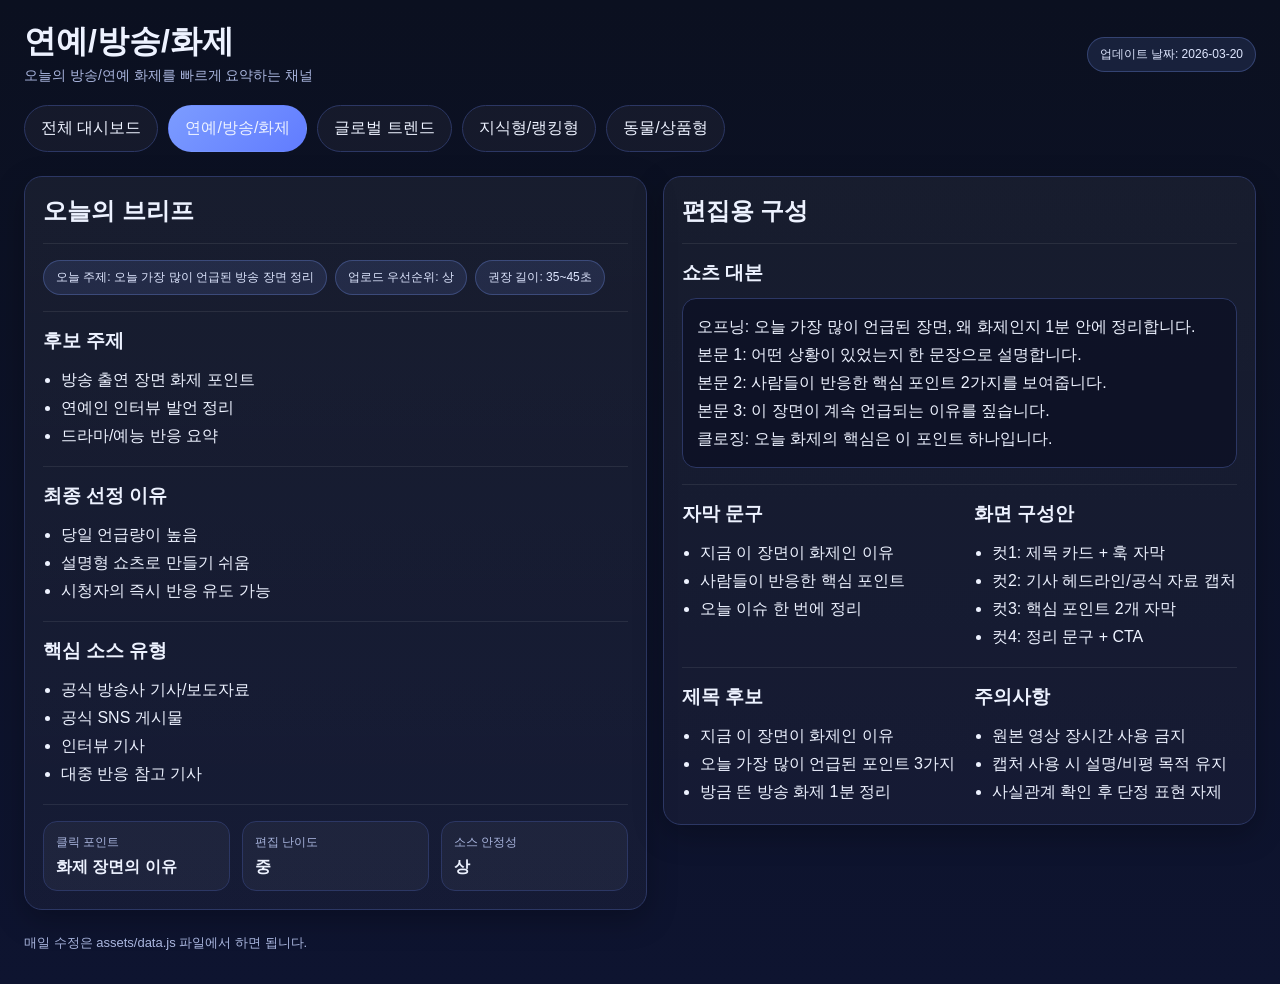
==== entertainment.html @ 42105d3a "Add files via upload" ====
<!DOCTYPE html>
<html lang="ko">
<head>
  <meta charset="UTF-8" />
  <meta name="viewport" content="width=device-width, initial-scale=1.0" />
  <title>쇼츠 채널 페이지</title>
  <link rel="stylesheet" href="assets/styles.css" />
</head>
<body>
  <div class="wrap">
    <div class="header">
      <div class="title">
        <h1 id="pageTitle">채널명</h1>
        <p id="pageSubtitle">설명</p>
      </div>
      <div class="chip">업데이트 날짜: <span data-updated-date></span></div>
    </div>

    <div class="topnav">
      <a href="index.html">전체 대시보드</a>
      <a href="entertainment.html" class="active">연예/방송/화제</a>
      <a href="global.html" class="">글로벌 트렌드</a>
      <a href="ranking.html" class="">지식형/랭킹형</a>
      <a href="pet.html" class="">동물/상품형</a>
    </div>

    <div class="grid-2">
      <div class="card">
        <h2>오늘의 브리프</h2>
        <div class="section badge-row">
          <div class="chip">오늘 주제: <span id="todayTopic"></span></div>
          <div class="chip">업로드 우선순위: <span id="uploadPriority"></span></div>
          <div class="chip">권장 길이: <span id="duration"></span></div>
        </div>

        <div class="section">
          <h3>후보 주제</h3>
          <ul class="list" id="candidates"></ul>
        </div>

        <div class="section">
          <h3>최종 선정 이유</h3>
          <ul class="list" id="finalReason"></ul>
        </div>

        <div class="section">
          <h3>핵심 소스 유형</h3>
          <ul class="list" id="sourceTypes"></ul>
        </div>

        <div class="section kpi">
          <div class="mini"><div class="k">클릭 포인트</div><div class="v" id="clickPoint"></div></div>
          <div class="mini"><div class="k">편집 난이도</div><div class="v" id="editingDifficulty"></div></div>
          <div class="mini"><div class="k">소스 안정성</div><div class="v" id="sourceStability"></div></div>
        </div>
      </div>

      <div class="card">
        <h2>편집용 구성</h2>
        <div class="section">
          <h3>쇼츠 대본</h3>
          <div class="script-box" id="script"></div>
        </div>

        <div class="section grid-2">
          <div>
            <h3>자막 문구</h3>
            <ul class="list" id="subtitles"></ul>
          </div>
          <div>
            <h3>화면 구성안</h3>
            <ul class="list" id="visualPlan"></ul>
          </div>
        </div>

        <div class="section grid-2">
          <div>
            <h3>제목 후보</h3>
            <ul class="list" id="titles"></ul>
          </div>
          <div>
            <h3>주의사항</h3>
            <ul class="list" id="notes"></ul>
          </div>
        </div>
      </div>
    </div>

    <div class="footer-note">매일 수정은 assets/data.js 파일에서 하면 됩니다.</div>
  </div>

  <script src="assets/data.js"></script>
  <script src="assets/script.js"></script>
  <script>
    renderChannelPage('entertainment');
  </script>
</body>
</html>
---- assets/styles.css ----
:root {
  --bg: #0b1020;
  --panel: #121933;
  --panel-2: #192243;
  --line: #2c3764;
  --text: #edf2ff;
  --muted: #aab6df;
  --accent: #7c9cff;
  --accent-2: #90f0d4;
  --warn: #ffc878;
  --danger: #ff8f8f;
  --shadow: 0 10px 30px rgba(0,0,0,.25);
  --radius: 18px;
}
* { box-sizing: border-box; }
body {
  margin: 0;
  font-family: Inter, Pretendard, -apple-system, BlinkMacSystemFont, "Segoe UI", sans-serif;
  background: linear-gradient(180deg, #0b1020 0%, #0e1430 100%);
  color: var(--text);
}
a { color: inherit; text-decoration: none; }
.wrap { max-width: 1400px; margin: 0 auto; padding: 24px; }
.header { display:flex; justify-content:space-between; gap:16px; align-items:center; margin-bottom:20px; flex-wrap:wrap; }
.title h1 { margin:0; font-size:32px; line-height:1.1; }
.title p { margin:8px 0 0; color:var(--muted); font-size:14px; }
.chip {
  padding: 8px 12px;
  border-radius: 999px;
  background: rgba(124,156,255,.12);
  border: 1px solid rgba(124,156,255,.28);
  color: #dfe7ff;
  font-size: 12px;
}
.topnav {
  display:flex; gap:10px; flex-wrap:wrap; margin:18px 0 24px;
}
.topnav a {
  padding: 12px 16px; border-radius:999px; border:1px solid var(--line);
  background: rgba(255,255,255,.04);
}
.topnav a.active, .button-primary {
  background: linear-gradient(135deg, var(--accent), #617cff);
  border-color: transparent;
}
.summary { display:grid; grid-template-columns:repeat(4, minmax(180px,1fr)); gap:12px; margin-bottom:20px; }
.stat, .card {
  background: linear-gradient(180deg, rgba(255,255,255,.05), rgba(255,255,255,.03));
  border:1px solid var(--line); border-radius: var(--radius); box-shadow: var(--shadow);
}
.stat { padding:16px; }
.stat .label { color: var(--muted); font-size:12px; }
.stat .value { margin-top:8px; font-size:24px; font-weight:700; }
.card { padding:18px; }
.grid-2 { display:grid; grid-template-columns: 1.05fr 1fr; gap:16px; align-items:start; }
.grid-3 { display:grid; grid-template-columns: repeat(3, 1fr); gap:12px; }
.channel-grid { display:grid; grid-template-columns: repeat(2, 1fr); gap:16px; }
.card h2, .card h3 { margin:0 0 12px; }
.section { margin-top:16px; padding-top:16px; border-top:1px solid rgba(255,255,255,.08); }
.muted { color: var(--muted); }
.list { margin:0; padding-left:18px; line-height:1.75; }
.kpi { display:grid; grid-template-columns: repeat(3, 1fr); gap:12px; }
.mini { background: rgba(255,255,255,.04); border:1px solid var(--line); border-radius:14px; padding:12px; }
.mini .k { color: var(--muted); font-size:12px; }
.mini .v { margin-top:6px; font-weight:700; }
.script-box {
  background: rgba(10,15,35,.7); border:1px solid var(--line); border-radius:14px; padding:14px; line-height:1.75; white-space:pre-line;
}
.badge-row { display:flex; flex-wrap:wrap; gap:8px; }
.page-actions { display:flex; gap:10px; flex-wrap:wrap; margin-top:14px; }
.button {
  display:inline-block; padding:12px 16px; border-radius:12px; border:1px solid var(--line);
  background: rgba(255,255,255,.04);
}
.notice {
  border-left:4px solid var(--warn); padding:14px 16px; background: rgba(255,200,120,.08); border-radius: 12px;
}
.code-block {
  background:#0a0f23; border:1px solid var(--line); padding:14px; border-radius:14px; overflow:auto; font-family: ui-monospace, SFMono-Regular, Menlo, monospace; font-size:13px; line-height:1.6;
}
.footer-note { color:var(--muted); margin:24px 0 8px; font-size:13px; }
.table-like { display:grid; grid-template-columns: 180px 1fr; gap:10px 16px; }
.table-like .head { color: var(--muted); }
@media (max-width: 980px) {
  .summary, .grid-2, .grid-3, .channel-grid, .kpi, .table-like { grid-template-columns: 1fr; }
}
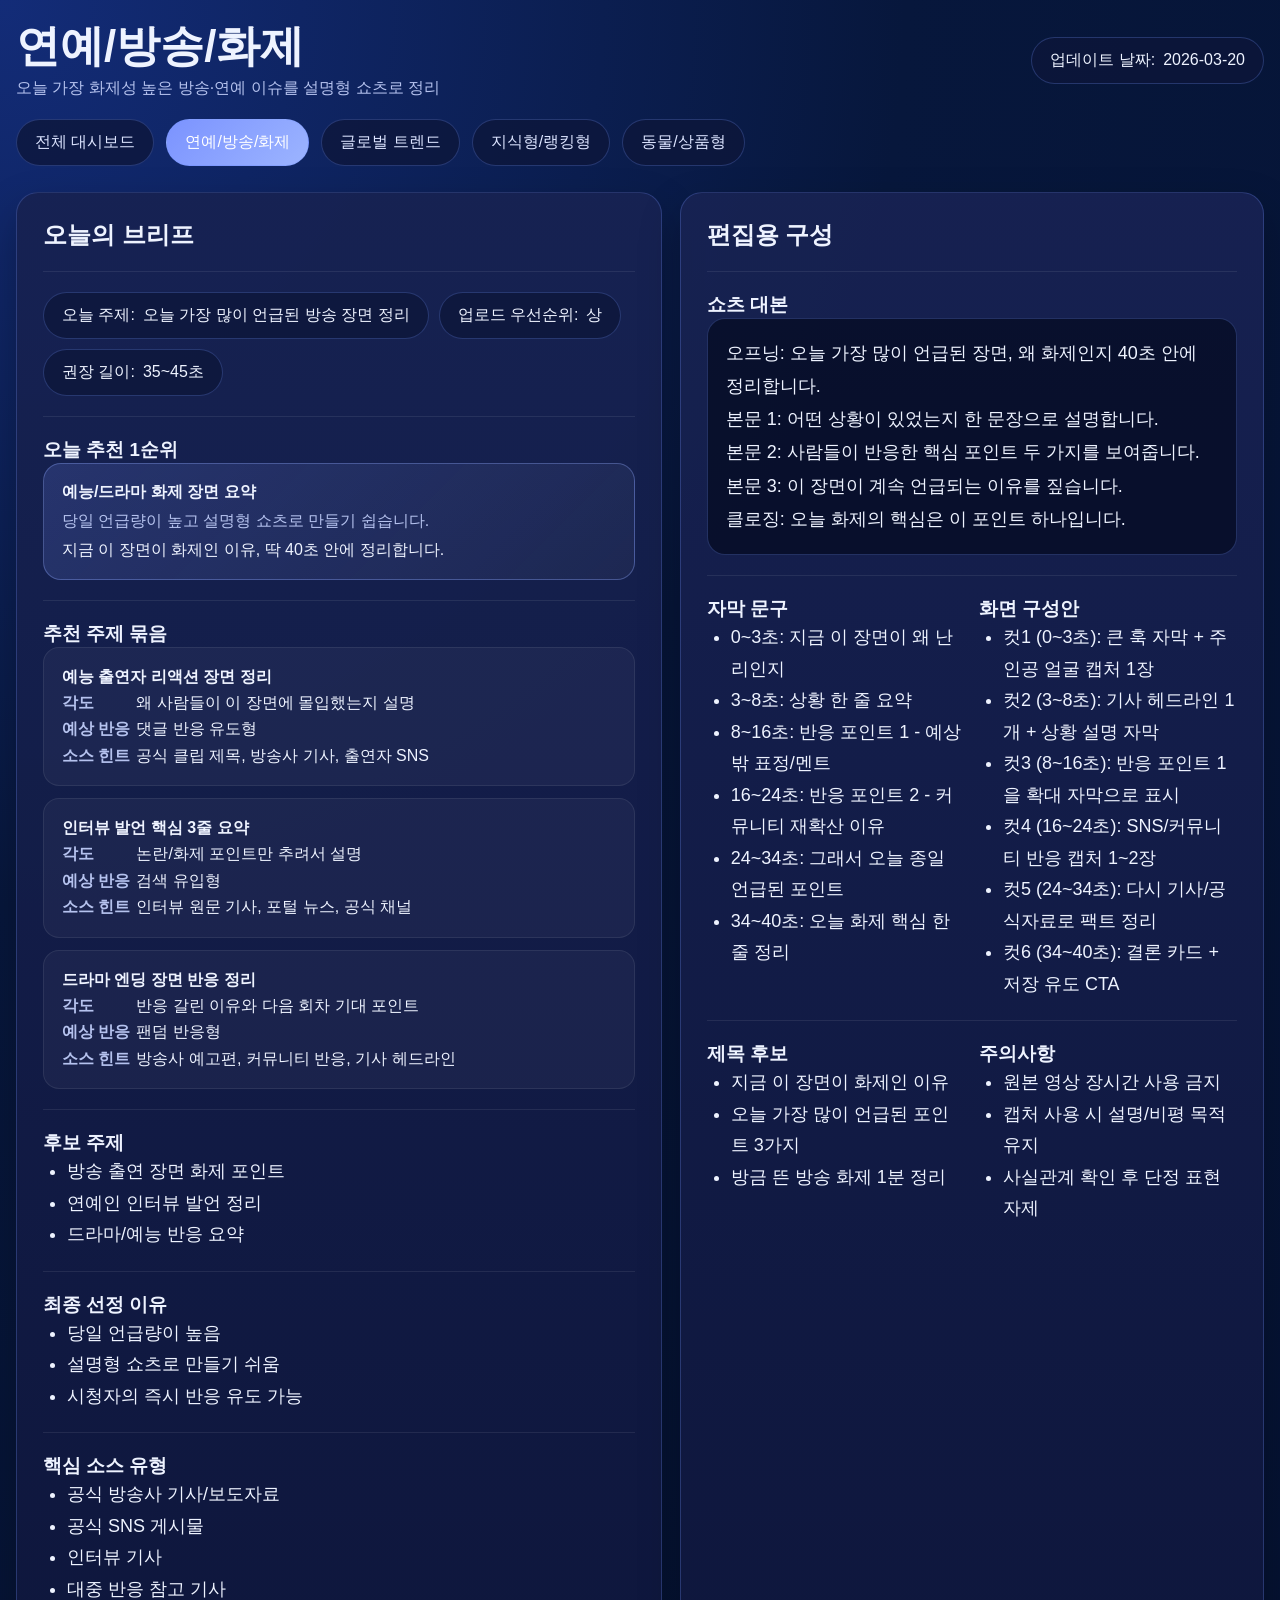
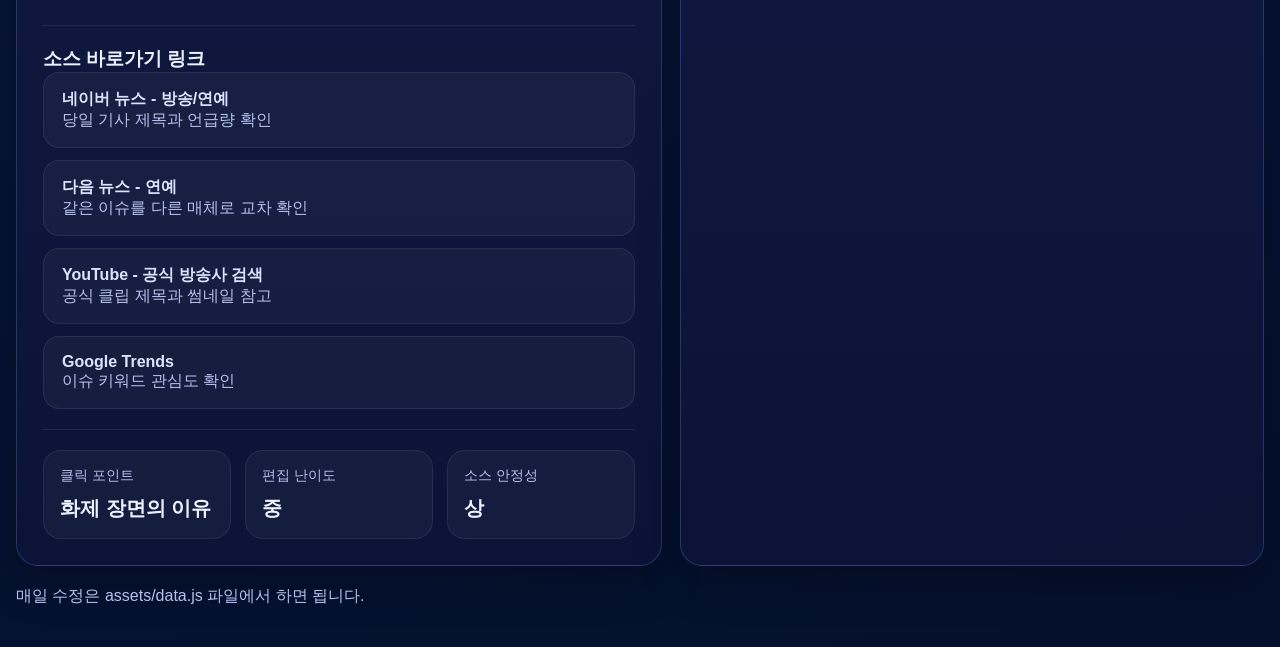
==== commit 53f93b97: "Add files via upload" ====
--- a/entertainment.html
+++ b/entertainment.html
@@ -3,34 +3,48 @@
 <head>
   <meta charset="UTF-8" />
   <meta name="viewport" content="width=device-width, initial-scale=1.0" />
-  <title>쇼츠 채널 페이지</title>
+  <title>연예/방송/화제 | 쇼츠 일일 운영 대시보드</title>
   <link rel="stylesheet" href="assets/styles.css" />
 </head>
 <body>
   <div class="wrap">
     <div class="header">
       <div class="title">
-        <h1 id="pageTitle">채널명</h1>
-        <p id="pageSubtitle">설명</p>
+        <h1 id="pageTitle">연예/방송/화제</h1>
+        <p id="pageSubtitle"></p>
       </div>
       <div class="chip">업데이트 날짜: <span data-updated-date></span></div>
     </div>
 
     <div class="topnav">
       <a href="index.html">전체 대시보드</a>
-      <a href="entertainment.html" class="active">연예/방송/화제</a>
-      <a href="global.html" class="">글로벌 트렌드</a>
-      <a href="ranking.html" class="">지식형/랭킹형</a>
-      <a href="pet.html" class="">동물/상품형</a>
+      <a class="active" href="entertainment.html">연예/방송/화제</a>
+      <a class="" href="global.html">글로벌 트렌드</a>
+      <a class="" href="ranking.html">지식형/랭킹형</a>
+      <a class="" href="pet.html">동물/상품형</a>
     </div>
 
-    <div class="grid-2">
+    <div class="page-grid">
       <div class="card">
         <h2>오늘의 브리프</h2>
         <div class="section badge-row">
           <div class="chip">오늘 주제: <span id="todayTopic"></span></div>
           <div class="chip">업로드 우선순위: <span id="uploadPriority"></span></div>
           <div class="chip">권장 길이: <span id="duration"></span></div>
+        </div>
+
+        <div class="section">
+          <h3>오늘 추천 1순위</h3>
+          <div class="recommended-box">
+            <div><strong id="recommendedTitle"></strong></div>
+            <div class="muted small-gap" id="recommendedWhy"></div>
+            <div class="small-gap" id="recommendedHook"></div>
+          </div>
+        </div>
+
+        <div class="section">
+          <h3>추천 주제 묶음</h3>
+          <div class="topic-stack" id="recommendedTopics"></div>
         </div>
 
         <div class="section">
@@ -48,10 +62,15 @@
           <ul class="list" id="sourceTypes"></ul>
         </div>
 
-        <div class="section kpi">
-          <div class="mini"><div class="k">클릭 포인트</div><div class="v" id="clickPoint"></div></div>
-          <div class="mini"><div class="k">편집 난이도</div><div class="v" id="editingDifficulty"></div></div>
-          <div class="mini"><div class="k">소스 안정성</div><div class="v" id="sourceStability"></div></div>
+        <div class="section">
+          <h3>소스 바로가기 링크</h3>
+          <div class="source-stack" id="sourceLinks"></div>
+        </div>
+
+        <div class="section kpi-grid">
+          <div class="kpi"><div class="k">클릭 포인트</div><div class="v" id="clickPoint"></div></div>
+          <div class="kpi"><div class="k">편집 난이도</div><div class="v" id="editingDifficulty"></div></div>
+          <div class="kpi"><div class="k">소스 안정성</div><div class="v" id="sourceStability"></div></div>
         </div>
       </div>
 
@@ -62,7 +81,7 @@
           <div class="script-box" id="script"></div>
         </div>
 
-        <div class="section grid-2">
+        <div class="section two-col">
           <div>
             <h3>자막 문구</h3>
             <ul class="list" id="subtitles"></ul>
@@ -73,7 +92,7 @@
           </div>
         </div>
 
-        <div class="section grid-2">
+        <div class="section two-col">
           <div>
             <h3>제목 후보</h3>
             <ul class="list" id="titles"></ul>
@@ -91,8 +110,6 @@
 
   <script src="assets/data.js"></script>
   <script src="assets/script.js"></script>
-  <script>
-    renderChannelPage('entertainment');
-  </script>
+  <script>window.addEventListener('DOMContentLoaded', () => renderChannelPage('entertainment'));</script>
 </body>
 </html>
--- a/assets/styles.css
+++ b/assets/styles.css
@@ -1,86 +1,191 @@
 :root {
-  --bg: #0b1020;
-  --panel: #121933;
-  --panel-2: #192243;
-  --line: #2c3764;
-  --text: #edf2ff;
-  --muted: #aab6df;
-  --accent: #7c9cff;
-  --accent-2: #90f0d4;
-  --warn: #ffc878;
-  --danger: #ff8f8f;
-  --shadow: 0 10px 30px rgba(0,0,0,.25);
-  --radius: 18px;
+  --bg: #061134;
+  --bg-2: #091943;
+  --panel: rgba(17, 27, 67, 0.94);
+  --panel-2: rgba(10, 18, 50, 0.96);
+  --line: rgba(111, 146, 255, 0.26);
+  --text: #eef3ff;
+  --muted: #b5c2ee;
+  --accent: #7b93ff;
+  --accent-2: #9cb4ff;
+  --shadow: 0 18px 40px rgba(0, 0, 0, 0.25);
+  --radius: 22px;
 }
 * { box-sizing: border-box; }
 body {
   margin: 0;
-  font-family: Inter, Pretendard, -apple-system, BlinkMacSystemFont, "Segoe UI", sans-serif;
-  background: linear-gradient(180deg, #0b1020 0%, #0e1430 100%);
+  font-family: Pretendard, Inter, -apple-system, BlinkMacSystemFont, "Segoe UI", sans-serif;
   color: var(--text);
+  background: radial-gradient(circle at top left, #132c78 0%, #07173c 35%, #04102d 100%);
 }
-a { color: inherit; text-decoration: none; }
-.wrap { max-width: 1400px; margin: 0 auto; padding: 24px; }
-.header { display:flex; justify-content:space-between; gap:16px; align-items:center; margin-bottom:20px; flex-wrap:wrap; }
-.title h1 { margin:0; font-size:32px; line-height:1.1; }
-.title p { margin:8px 0 0; color:var(--muted); font-size:14px; }
-.chip {
-  padding: 8px 12px;
+a { color: #dce4ff; text-decoration: none; }
+a:hover { opacity: 0.95; }
+.wrap {
+  width: min(1400px, calc(100% - 32px));
+  margin: 0 auto;
+  padding: 22px 0 40px;
+}
+.header {
+  display: flex;
+  justify-content: space-between;
+  gap: 16px;
+  align-items: center;
+  flex-wrap: wrap;
+  margin-bottom: 20px;
+}
+.title h1 { margin: 0; font-size: 44px; line-height: 1.08; }
+.title p { margin: 8px 0 0; color: var(--muted); }
+.topnav {
+  display: flex;
+  flex-wrap: wrap;
+  gap: 12px;
+  margin: 14px 0 26px;
+}
+.topnav a, .chip, .link-chip {
+  border: 1px solid var(--line);
+  background: rgba(14, 23, 58, 0.78);
+  padding: 12px 18px;
   border-radius: 999px;
-  background: rgba(124,156,255,.12);
-  border: 1px solid rgba(124,156,255,.28);
-  color: #dfe7ff;
-  font-size: 12px;
+  display: inline-flex;
+  align-items: center;
+  gap: 8px;
 }
-.topnav {
-  display:flex; gap:10px; flex-wrap:wrap; margin:18px 0 24px;
+.topnav a.active {
+  background: linear-gradient(135deg, var(--accent), var(--accent-2));
+  color: white;
 }
-.topnav a {
-  padding: 12px 16px; border-radius:999px; border:1px solid var(--line);
-  background: rgba(255,255,255,.04);
+.summary {
+  display: grid;
+  grid-template-columns: repeat(4, minmax(180px, 1fr));
+  gap: 14px;
+  margin-bottom: 20px;
 }
-.topnav a.active, .button-primary {
-  background: linear-gradient(135deg, var(--accent), #617cff);
-  border-color: transparent;
+.stat, .card, .panel-box {
+  background: linear-gradient(180deg, rgba(23, 34, 82, 0.96), rgba(12, 20, 54, 0.96));
+  border: 1px solid var(--line);
+  box-shadow: var(--shadow);
+  border-radius: var(--radius);
 }
-.summary { display:grid; grid-template-columns:repeat(4, minmax(180px,1fr)); gap:12px; margin-bottom:20px; }
-.stat, .card {
-  background: linear-gradient(180deg, rgba(255,255,255,.05), rgba(255,255,255,.03));
-  border:1px solid var(--line); border-radius: var(--radius); box-shadow: var(--shadow);
+.stat { padding: 22px; }
+.stat .label { color: var(--muted); font-size: 14px; }
+.stat .value { margin-top: 10px; font-size: 46px; font-weight: 800; }
+.grid-2 {
+  display: grid;
+  grid-template-columns: 1.08fr 1fr;
+  gap: 18px;
 }
-.stat { padding:16px; }
-.stat .label { color: var(--muted); font-size:12px; }
-.stat .value { margin-top:8px; font-size:24px; font-weight:700; }
-.card { padding:18px; }
-.grid-2 { display:grid; grid-template-columns: 1.05fr 1fr; gap:16px; align-items:start; }
-.grid-3 { display:grid; grid-template-columns: repeat(3, 1fr); gap:12px; }
-.channel-grid { display:grid; grid-template-columns: repeat(2, 1fr); gap:16px; }
-.card h2, .card h3 { margin:0 0 12px; }
-.section { margin-top:16px; padding-top:16px; border-top:1px solid rgba(255,255,255,.08); }
+.channel-grid {
+  display: grid;
+  grid-template-columns: 1fr 1fr;
+  gap: 18px;
+}
+.card {
+  padding: 26px;
+}
+.card h2, .card h3 { margin: 0; }
 .muted { color: var(--muted); }
-.list { margin:0; padding-left:18px; line-height:1.75; }
-.kpi { display:grid; grid-template-columns: repeat(3, 1fr); gap:12px; }
-.mini { background: rgba(255,255,255,.04); border:1px solid var(--line); border-radius:14px; padding:12px; }
-.mini .k { color: var(--muted); font-size:12px; }
-.mini .v { margin-top:6px; font-weight:700; }
-.script-box {
-  background: rgba(10,15,35,.7); border:1px solid var(--line); border-radius:14px; padding:14px; line-height:1.75; white-space:pre-line;
+.small-gap { margin-top: 8px; }
+.section {
+  margin-top: 20px;
+  padding-top: 20px;
+  border-top: 1px solid rgba(255, 255, 255, 0.08);
 }
-.badge-row { display:flex; flex-wrap:wrap; gap:8px; }
-.page-actions { display:flex; gap:10px; flex-wrap:wrap; margin-top:14px; }
-.button {
-  display:inline-block; padding:12px 16px; border-radius:12px; border:1px solid var(--line);
-  background: rgba(255,255,255,.04);
+.list {
+  margin: 0;
+  padding-left: 24px;
+  line-height: 1.75;
+  font-size: 18px;
 }
-.notice {
-  border-left:4px solid var(--warn); padding:14px 16px; background: rgba(255,200,120,.08); border-radius: 12px;
+.badge-row, .link-list {
+  display: flex;
+  flex-wrap: wrap;
+  gap: 10px;
+}
+.notice, .highlight-box, .code-block, .source-item, .topic-card {
+  background: rgba(255,255,255,0.04);
+  border: 1px solid rgba(255,255,255,0.08);
+  border-radius: 16px;
+  padding: 16px 18px;
 }
 .code-block {
-  background:#0a0f23; border:1px solid var(--line); padding:14px; border-radius:14px; overflow:auto; font-family: ui-monospace, SFMono-Regular, Menlo, monospace; font-size:13px; line-height:1.6;
+  font-family: ui-monospace, SFMono-Regular, Menlo, Consolas, monospace;
+  font-size: 18px;
 }
-.footer-note { color:var(--muted); margin:24px 0 8px; font-size:13px; }
-.table-like { display:grid; grid-template-columns: 180px 1fr; gap:10px 16px; }
-.table-like .head { color: var(--muted); }
-@media (max-width: 980px) {
-  .summary, .grid-2, .grid-3, .channel-grid, .kpi, .table-like { grid-template-columns: 1fr; }
+.button {
+  display: inline-flex;
+  align-items: center;
+  justify-content: center;
+  min-height: 52px;
+  padding: 12px 18px;
+  border-radius: 16px;
+  border: 1px solid var(--line);
 }
+.button-primary {
+  background: rgba(113, 140, 255, 0.16);
+}
+.page-actions { margin-top: 22px; }
+.footer-note { color: var(--muted); margin-top: 20px; }
+.table-like {
+  display: grid;
+  grid-template-columns: 110px 1fr;
+  row-gap: 14px;
+  column-gap: 12px;
+  font-size: 18px;
+}
+.table-like .head { color: var(--muted); font-weight: 700; }
+.page-grid {
+  display: grid;
+  grid-template-columns: 1.05fr 0.95fr;
+  gap: 18px;
+}
+.script-box {
+  background: rgba(5, 10, 32, 0.72);
+  border: 1px solid var(--line);
+  border-radius: 18px;
+  padding: 18px;
+  font-size: 18px;
+  line-height: 1.85;
+  white-space: pre-line;
+}
+.kpi-grid {
+  display: grid;
+  grid-template-columns: repeat(3, 1fr);
+  gap: 14px;
+}
+.kpi {
+  background: rgba(255,255,255,0.04);
+  border: 1px solid rgba(255,255,255,0.08);
+  border-radius: 18px;
+  padding: 16px;
+}
+.kpi .k { color: var(--muted); font-size: 14px; }
+.kpi .v { margin-top: 10px; font-size: 20px; font-weight: 800; }
+.two-col {
+  display: grid;
+  grid-template-columns: 1fr 1fr;
+  gap: 14px;
+}
+.source-stack, .topic-stack {
+  display: grid;
+  gap: 12px;
+}
+.source-item a { font-weight: 700; }
+.topic-card { line-height: 1.65; }
+.topic-label {
+  display: inline-block;
+  min-width: 70px;
+  color: var(--muted);
+  font-weight: 700;
+}
+.recommended-box {
+  background: linear-gradient(135deg, rgba(122,146,255,0.18), rgba(255,255,255,0.04));
+  border: 1px solid rgba(144,170,255,0.35);
+  border-radius: 18px;
+  padding: 18px;
+}
+@media (max-width: 1080px) {
+  .summary, .channel-grid, .grid-2, .page-grid, .two-col, .kpi-grid {
+    grid-template-columns: 1fr;
+  }
+  .title h1 { font-size: 34px; }
+}
